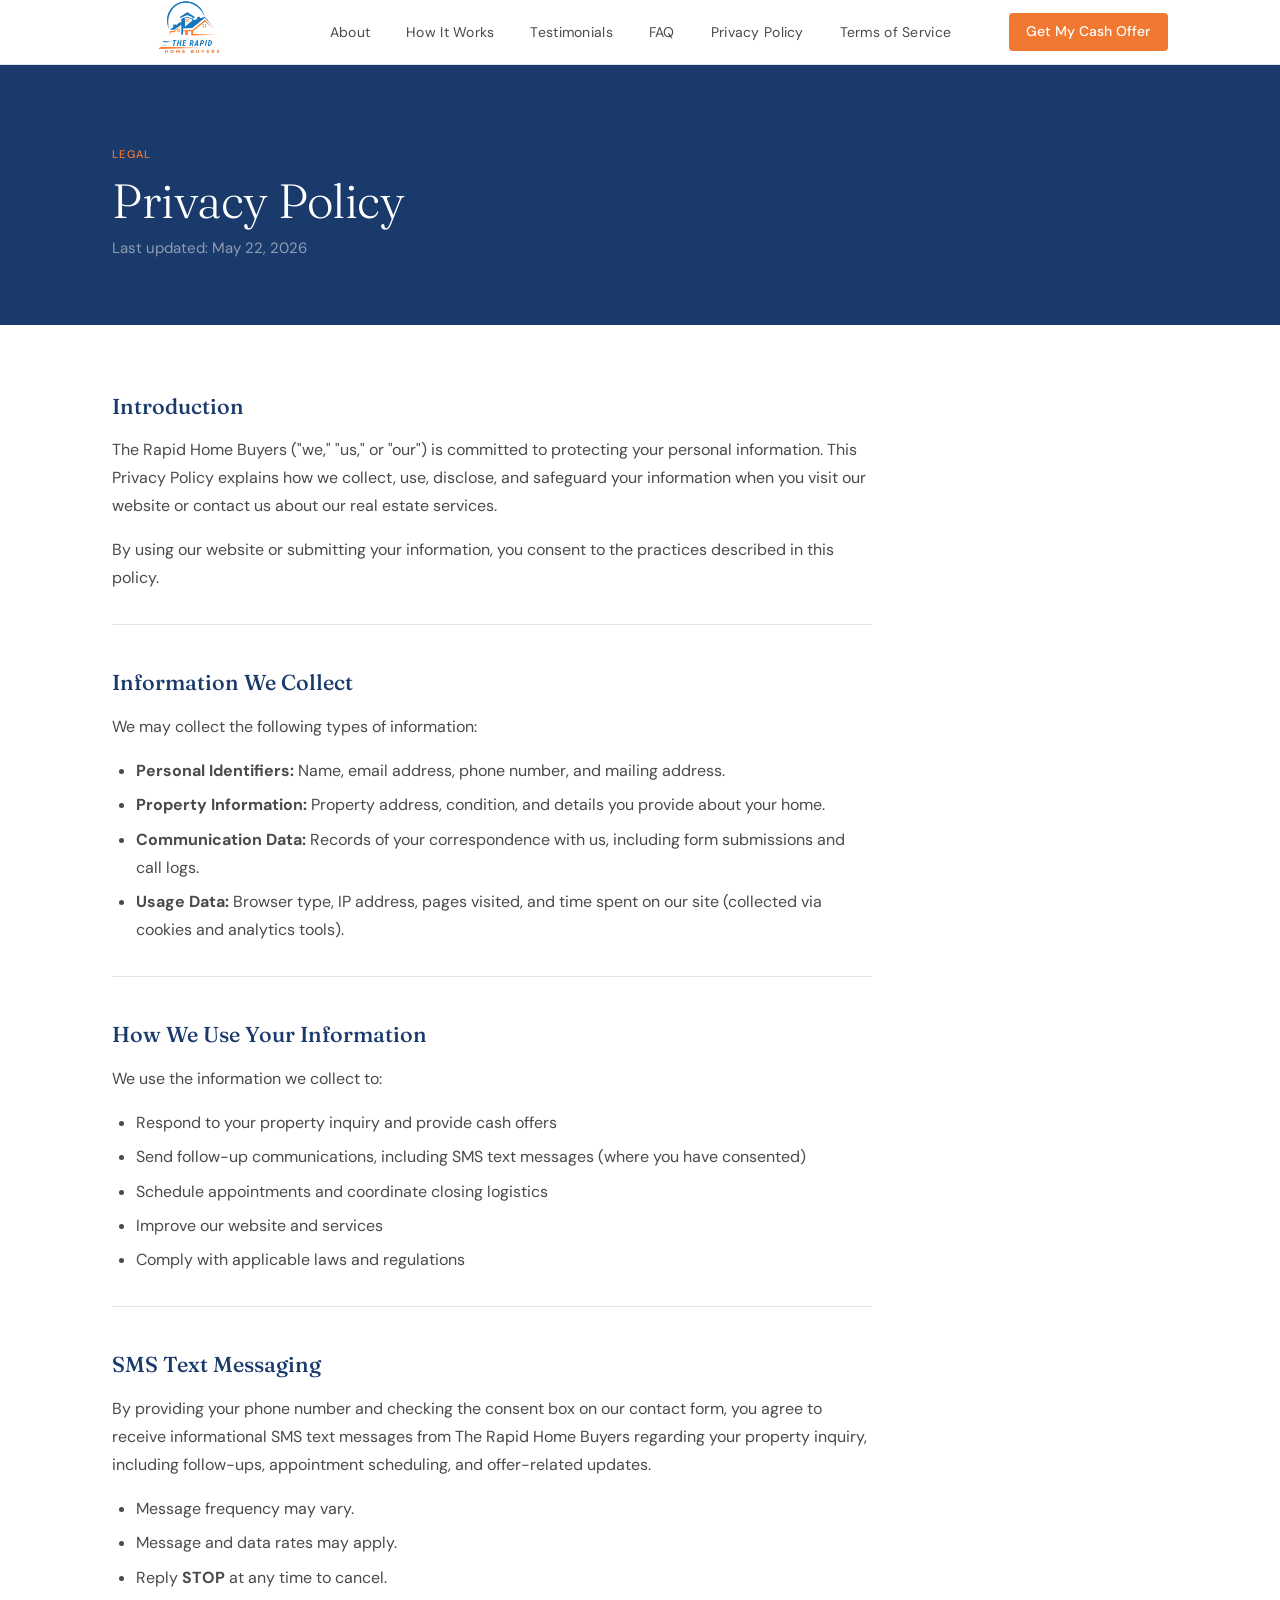
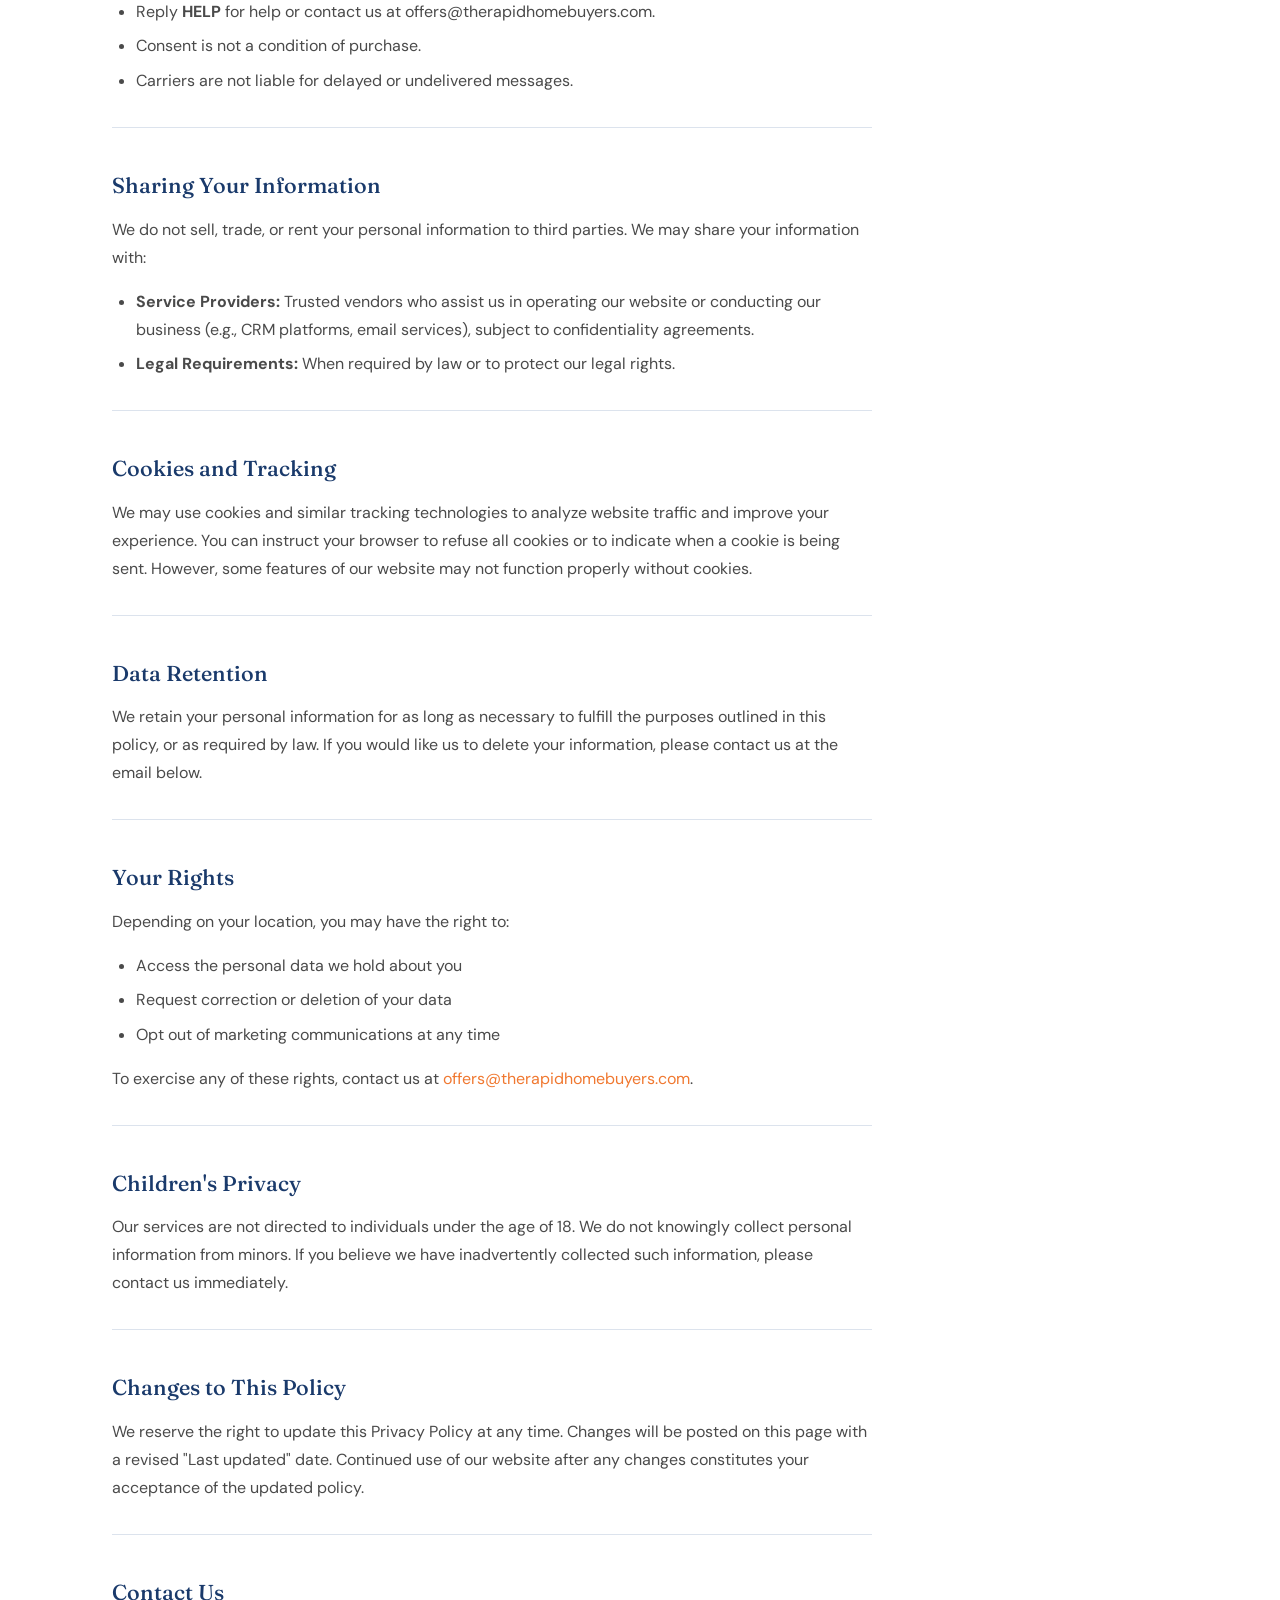
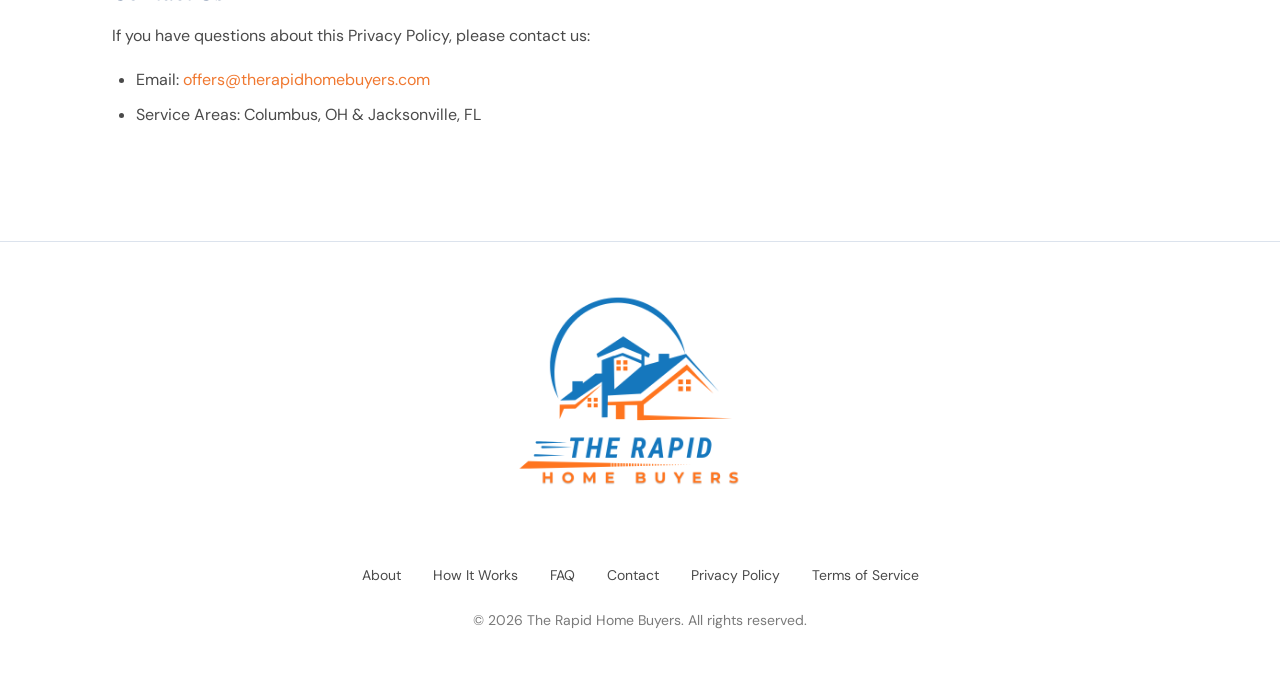
==== privacy-policy.html @ 14074aa5 "terms of service+privacy policy+sms checkbox" ====
<!doctype html>
<html lang="en">
  <head>
    <meta charset="UTF-8" />
    <meta name="viewport" content="width=device-width, initial-scale=1.0" />
    <title>Privacy Policy | The Rapid Home Buyers</title>
    <link rel="preconnect" href="https://fonts.googleapis.com" />
    <link rel="preconnect" href="https://fonts.gstatic.com" crossorigin />
    <link
      href="https://fonts.googleapis.com/css2?family=Fraunces:ital,opsz,wght@0,9..144,300;0,9..144,500;0,9..144,600;1,9..144,300&family=DM+Sans:wght@300;400;500&display=swap"
      rel="stylesheet"
    />
    <link rel="stylesheet" href="style.css" />
    <link rel="stylesheet" href="privacy-policy.css" />
  </head>
  <body>
    <!-- Navigation -->
    <nav>
      <div class="nav-inner">
        <a href="index.html" class="nav-logo">
          <img
            src="./The Rapid Home Buyers Logo .png"
            class="logo-image"
            alt="The Rapid Home Buyers"
          />
        </a>
        <ul class="nav-links">
          <li><a href="index.html#about">About</a></li>
          <li><a href="index.html#how-it-works">How It Works</a></li>
          <li><a href="index.html#testimonials">Testimonials</a></li>
          <li><a href="index.html#faq">FAQ</a></li>
          <li><a href="privacy-policy.html">Privacy Policy</a></li>
          <li><a href="terms-of-service.html">Terms of Service</a></li>
        </ul>
        <a href="index.html#contact" class="nav-cta">Get My Cash Offer</a>
      </div>
    </nav>

    <!-- Hero -->
    <div class="policy-hero">
      <div class="container">
        <span class="label">Legal</span>
        <h1>Privacy Policy</h1>
        <p>Last updated: May 22, 2026</p>
      </div>
    </div>

    <!-- Content -->
    <div class="policy-body">
      <div class="container">
        <div class="policy-content">
          <h2>Introduction</h2>
          <p>
            The Rapid Home Buyers ("we," "us," or "our") is committed to
            protecting your personal information. This Privacy Policy explains
            how we collect, use, disclose, and safeguard your information when
            you visit our website or contact us about our real estate services.
          </p>
          <p>
            By using our website or submitting your information, you consent to
            the practices described in this policy.
          </p>

          <hr class="policy-divider" />

          <h2>Information We Collect</h2>
          <p>We may collect the following types of information:</p>
          <ul>
            <li>
              <strong>Personal Identifiers:</strong> Name, email address, phone
              number, and mailing address.
            </li>
            <li>
              <strong>Property Information:</strong> Property address,
              condition, and details you provide about your home.
            </li>
            <li>
              <strong>Communication Data:</strong> Records of your
              correspondence with us, including form submissions and call logs.
            </li>
            <li>
              <strong>Usage Data:</strong> Browser type, IP address, pages
              visited, and time spent on our site (collected via cookies and
              analytics tools).
            </li>
          </ul>

          <hr class="policy-divider" />

          <h2>How We Use Your Information</h2>
          <p>We use the information we collect to:</p>
          <ul>
            <li>Respond to your property inquiry and provide cash offers</li>
            <li>
              Send follow-up communications, including SMS text messages (where
              you have consented)
            </li>
            <li>Schedule appointments and coordinate closing logistics</li>
            <li>Improve our website and services</li>
            <li>Comply with applicable laws and regulations</li>
          </ul>

          <hr class="policy-divider" />

          <h2>SMS Text Messaging</h2>
          <p>
            By providing your phone number and checking the consent box on our
            contact form, you agree to receive informational SMS text messages
            from The Rapid Home Buyers regarding your property inquiry,
            including follow-ups, appointment scheduling, and offer-related
            updates.
          </p>
          <ul>
            <li>Message frequency may vary.</li>
            <li>Message and data rates may apply.</li>
            <li>Reply <strong>STOP</strong> at any time to cancel.</li>
            <li>
              Reply <strong>HELP</strong> for help or contact us at
              offers@therapidhomebuyers.com.
            </li>
            <li>Consent is not a condition of purchase.</li>
            <li>
              Carriers are not liable for delayed or undelivered messages.
            </li>
          </ul>

          <hr class="policy-divider" />

          <h2>Sharing Your Information</h2>
          <p>
            We do not sell, trade, or rent your personal information to third
            parties. We may share your information with:
          </p>
          <ul>
            <li>
              <strong>Service Providers:</strong> Trusted vendors who assist us
              in operating our website or conducting our business (e.g., CRM
              platforms, email services), subject to confidentiality agreements.
            </li>
            <li>
              <strong>Legal Requirements:</strong> When required by law or to
              protect our legal rights.
            </li>
          </ul>

          <hr class="policy-divider" />

          <h2>Cookies and Tracking</h2>
          <p>
            We may use cookies and similar tracking technologies to analyze
            website traffic and improve your experience. You can instruct your
            browser to refuse all cookies or to indicate when a cookie is being
            sent. However, some features of our website may not function
            properly without cookies.
          </p>

          <hr class="policy-divider" />

          <h2>Data Retention</h2>
          <p>
            We retain your personal information for as long as necessary to
            fulfill the purposes outlined in this policy, or as required by law.
            If you would like us to delete your information, please contact us
            at the email below.
          </p>

          <hr class="policy-divider" />

          <h2>Your Rights</h2>
          <p>Depending on your location, you may have the right to:</p>
          <ul>
            <li>Access the personal data we hold about you</li>
            <li>Request correction or deletion of your data</li>
            <li>Opt out of marketing communications at any time</li>
          </ul>
          <p>
            To exercise any of these rights, contact us at
            <a href="mailto:offers@therapidhomebuyers.com"
              >offers@therapidhomebuyers.com</a
            >.
          </p>

          <hr class="policy-divider" />

          <h2>Children's Privacy</h2>
          <p>
            Our services are not directed to individuals under the age of 18. We
            do not knowingly collect personal information from minors. If you
            believe we have inadvertently collected such information, please
            contact us immediately.
          </p>

          <hr class="policy-divider" />

          <h2>Changes to This Policy</h2>
          <p>
            We reserve the right to update this Privacy Policy at any time.
            Changes will be posted on this page with a revised "Last updated"
            date. Continued use of our website after any changes constitutes
            your acceptance of the updated policy.
          </p>

          <hr class="policy-divider" />

          <h2>Contact Us</h2>
          <p>
            If you have questions about this Privacy Policy, please contact us:
          </p>
          <ul>
            <li>
              Email:
              <a href="mailto:offers@therapidhomebuyers.com"
                >offers@therapidhomebuyers.com</a
              >
            </li>
            <li>Service Areas: Columbus, OH &amp; Jacksonville, FL</li>
          </ul>
        </div>
      </div>
    </div>

    <!-- Footer -->
    <footer>
      <div class="container">
        <a href="index.html" style="display: inline-block; margin-bottom: 1rem">
          <img
            src="./The Rapid Home Buyers Logo .png"
            alt="The Rapid Home Buyers"
            class="footer-logo-img"
            style="height: 460px; width: auto"
          />
        </a>
        <ul class="footer-links">
          <li><a href="index.html#about">About</a></li>
          <li><a href="index.html#how-it-works">How It Works</a></li>
          <li><a href="index.html#faq">FAQ</a></li>
          <li><a href="index.html#contact">Contact</a></li>
          <li><a href="privacy-policy.html">Privacy Policy</a></li>
          <li><a href="terms-of-service.html">Terms of Service</a></li>
        </ul>
        <p>&copy; 2026 The Rapid Home Buyers. All rights reserved.</p>
      </div>
    </footer>
  </body>
</html>
---- style.css ----
*,
*::before,
*::after {
  box-sizing: border-box;
  margin: 0;
  padding: 0;
}

:root {
  --navy: #1a3a6b;
  --navy-mid: #1f4a8a;
  --accent: #f07830;
  --accent-light: #fddbb8;
  --off-white: #f5f7fa;
  --white: #ffffff;
  --text-dark: #1a1a1a;
  --text-mid: #4a4a4a;
  --text-light: #7a7a7a;
  --border: #dce3ed;
  --font-display: "Fraunces", Georgia, serif;
  --font-body: "DM Sans", system-ui, sans-serif;
}

html {
  scroll-behavior: smooth;
  margin: 0 auto;
}

body {
  font-family: var(--font-body);
  font-size: 16px;
  line-height: 1.65;
  color: var(--text-dark);
  background: var(--white);
  margin: 0 auto;
}

/* ── Utilities ── */
.container {
  max-width: 1120px;
  margin: 0 auto;
  padding: 0 2rem;
}
.section {
  padding: 6rem 0;
}
.section-alt {
  background: var(--off-white);
}
.label {
  font-size: 11px;
  font-weight: 500;
  letter-spacing: 0.12em;
  text-transform: uppercase;
  color: var(--accent);
  margin-bottom: 0.75rem;
  display: block;
}
h2.section-title {
  font-family: var(--font-display);
  font-size: clamp(2rem, 4vw, 2.75rem);
  font-weight: 500;
  color: var(--navy);
  line-height: 1.2;
  margin-bottom: 1rem;
}
.section-sub {
  font-size: 1.0625rem;
  color: var(--text-mid);
  max-width: 540px;
  line-height: 1.7;
}
.btn {
  display: inline-block;
  padding: 0.8rem 2rem;
  font-family: var(--font-body);
  font-size: 0.9375rem;
  font-weight: 500;
  border-radius: 4px;
  text-decoration: none;
  cursor: pointer;
  transition: all 0.2s ease;
  border: none;
}
.btn-primary {
  background: var(--accent);
  color: var(--white);
}
.btn-primary:hover {
  background: #b07820;
}
.btn-outline {
  background: transparent;
  color: var(--white);
  border: 1.5px solid rgba(255, 255, 255, 0.55);
}
.btn-outline:hover {
  border-color: var(--white);
  background: rgba(255, 255, 255, 0.08);
}

/* ── Nav ── */
nav {
  top: 0;
  left: 0;
  right: 0;
  z-index: 100;
  background: var(--white);
  border-bottom: 1px solid var(--border);
}
.nav-inner {
  display: flex;
  align-items: center;
  justify-content: space-between;
  height: 64px;
  padding: 0 2rem;
  max-width: 1120px;
  margin: 0 auto;
}
.nav-logo img {
  display: block;
  height: 160px;
  width: auto;
  padding: 16px;
}

.nav-links {
  display: flex;
  gap: 2.25rem;
  list-style: none;
}
.nav-links a {
  font-size: 0.875rem;
  font-weight: 400;
  color: var(--text-mid);
  text-decoration: none;
  letter-spacing: 0.02em;
  transition: color 0.15s;
}
.nav-links a:hover {
  color: var(--navy);
}
.nav-cta {
  font-size: 0.875rem;
  font-weight: 500;
  color: var(--white);
  text-decoration: none;
  background: var(--accent);
  padding: 0.45rem 1.1rem;
  border-radius: 4px;
  transition: all 0.15s;
}
.nav-cta:hover {
  background: #d96820;
}

.logo-image {
  max-width: 100%;
  width: 100%;
}

/* ── Hero ── */
#hero {
  min-height: 100vh;
  display: flex;
  align-items: center;
  background: var(--navy);
  position: relative;
  overflow: hidden;
  padding-top: 64px;
}
.hero-bg {
  position: absolute;
  inset: 0;
  background:
    radial-gradient(
      ellipse 70% 60% at 80% 40%,
      rgba(200, 137, 42, 0.08) 0%,
      transparent 65%
    ),
    radial-gradient(
      ellipse 50% 80% at 10% 80%,
      rgba(255, 255, 255, 0.03) 0%,
      transparent 60%
    );
}
.hero-grid-overlay {
  position: absolute;
  inset: 0;
  background-image:
    linear-gradient(rgba(255, 255, 255, 0.03) 1px, transparent 1px),
    linear-gradient(90deg, rgba(255, 255, 255, 0.03) 1px, transparent 1px);
  background-size: 60px 60px;
}
.hero-content {
  position: relative;
  z-index: 1;
  max-width: 680px;
}
.hero-eyebrow {
  display: inline-flex;
  align-items: center;
  gap: 8px;
  font-size: 0.8125rem;
  font-weight: 500;
  letter-spacing: 0.1em;
  text-transform: uppercase;
  color: var(--accent-light);
  margin-bottom: 1.5rem;
}
.hero-eyebrow::before {
  content: "";
  display: block;
  width: 28px;
  height: 1px;
  background: var(--accent);
}
h1 {
  font-family: var(--font-display);
  font-size: clamp(2.75rem, 6vw, 4.5rem);
  font-weight: 300;
  line-height: 1.1;
  color: var(--white);
  margin-bottom: 1.5rem;
  letter-spacing: -0.01em;
}
h1 em {
  font-style: italic;
  color: var(--accent-light);
}
.hero-desc {
  font-size: 1.125rem;
  color: rgba(255, 255, 255, 0.65);
  margin-bottom: 2.5rem;
  max-width: 520px;
  line-height: 1.7;
}
.hero-actions {
  display: flex;
  gap: 1rem;
  flex-wrap: wrap;
}
.hero-stat-row {
  display: flex;
  gap: 3rem;
  margin-top: 5rem;
  padding-top: 2.5rem;
  border-top: 1px solid rgba(255, 255, 255, 0.1);
}
.hero-stat span {
  display: block;
  font-family: var(--font-display);
  font-size: 2rem;
  font-weight: 500;
  color: var(--white);
}
.hero-stat p {
  font-size: 0.8125rem;
  color: rgba(255, 255, 255, 0.45);
  margin-top: 0.2rem;
}

/* ── About ── */
.about-grid {
  display: grid;
  grid-template-columns: 1fr 1fr;
  gap: 5rem;
  align-items: center;
}
.about-image-placeholder {
  aspect-ratio: 4/3;
  background: var(--border);
  border-radius: 6px;
  display: flex;
  align-items: center;
  justify-content: center;
  font-size: 0.875rem;
  color: var(--text-light);
  border: 2px dashed var(--border);
}
.about-image {
  width: 100%;
  height: 100%;
  border-radius: 3px;
  object-fit: cover;
}
.about-text p {
  color: var(--text-mid);
  margin-bottom: 1rem;
  font-size: 1.0625rem;
}
.about-pillars {
  display: grid;
  grid-template-columns: 1fr 1fr;
  gap: 1.25rem;
  margin-top: 2rem;
}
.pillar {
  padding: 1.25rem;
  background: var(--off-white);
  border-radius: 6px;
  border-left: 3px solid var(--accent);
}
.pillar h4 {
  font-family: var(--font-display);
  font-weight: 500;
  font-size: 1rem;
  color: var(--navy);
  margin-bottom: 0.35rem;
}
.pillar p {
  font-size: 0.875rem;
  color: var(--text-mid);
  margin: 0;
}

/* ── How it Works ── */
#how-it-works {
  background: var(--navy);
}
#how-it-works .section-title,
#how-it-works .section-sub,
#how-it-works .label {
  color: rgba(255, 255, 255, 0.9);
}
#how-it-works .label {
  color: var(--accent-light);
}
#how-it-works .section-sub {
  color: rgba(255, 255, 255, 0.55);
}
.steps-grid {
  display: grid;
  grid-template-columns: repeat(3, 1fr);
  gap: 2rem;
  margin-top: 3.5rem;
}
.step {
  padding: 2rem;
  background: rgba(255, 255, 255, 0.04);
  border: 1px solid rgba(255, 255, 255, 0.09);
  border-radius: 8px;
}
.step-num {
  font-family: var(--font-display);
  font-size: 3rem;
  font-weight: 300;
  color: rgba(200, 137, 42, 0.35);
  line-height: 1;
  margin-bottom: 1rem;
}
.step h3 {
  font-family: var(--font-display);
  font-size: 1.2rem;
  font-weight: 500;
  color: var(--white);
  margin-bottom: 0.6rem;
}
.step p {
  font-size: 0.9375rem;
  color: rgba(255, 255, 255, 0.55);
  line-height: 1.65;
}

/* ── Testimonials ── */
.testimonials-grid {
  display: grid;
  grid-template-columns: repeat(3, 1fr);
  gap: 1.75rem;
  margin-top: 3rem;
}
.testimonial {
  background: var(--white);
  border: 1px solid var(--border);
  border-radius: 8px;
  padding: 1.75rem;
}
.testimonial-quote {
  font-family: var(--font-display);
  font-style: italic;
  font-size: 1.05rem;
  color: var(--text-dark);
  line-height: 1.6;
  margin-bottom: 1.5rem;
}
.testimonial-author {
  display: flex;
  align-items: center;
  gap: 0.75rem;
}
.author-avatar {
  width: 40px;
  height: 40px;
  border-radius: 50%;
  background: var(--navy);
  display: flex;
  align-items: center;
  justify-content: center;
  font-size: 0.8125rem;
  font-weight: 500;
  color: var(--accent-light);
  flex-shrink: 0;
}
.author-name {
  font-size: 0.9rem;
  font-weight: 500;
  color: var(--text-dark);
}
.author-role {
  font-size: 0.8125rem;
  color: var(--text-light);
}
.stars {
  color: var(--accent);
  font-size: 0.875rem;
  margin-bottom: 1rem;
  letter-spacing: 2px;
}

/* ── FAQ ── */
.faq-list {
  margin-top: 2.5rem;
  max-width: 760px;
}
.faq-item {
  border-bottom: 1px solid var(--border);
}
.faq-question {
  width: 100%;
  text-align: left;
  background: none;
  border: none;
  cursor: pointer;
  padding: 1.4rem 0;
  display: flex;
  justify-content: space-between;
  align-items: center;
  gap: 1rem;
  font-family: var(--font-body);
  font-size: 1rem;
  font-weight: 500;
  color: var(--text-dark);
}
.faq-question:hover {
  color: var(--navy);
}
.faq-icon {
  width: 22px;
  height: 22px;
  border-radius: 50%;
  border: 1.5px solid var(--border);
  display: flex;
  align-items: center;
  justify-content: center;
  flex-shrink: 0;
  font-size: 1rem;
  color: var(--accent);
  transition: transform 0.25s;
}
.faq-answer {
  font-size: 0.9375rem;
  color: var(--text-mid);
  line-height: 1.7;
  padding-bottom: 1.25rem;
  display: none;
}
.faq-item.open .faq-icon {
  transform: rotate(45deg);
}
.faq-item.open .faq-answer {
  display: block;
}

/* ── Contact ── */
#contact {
  background: var(--off-white);
}
.contact-grid {
  display: grid;
  grid-template-columns: 1fr 1.4fr;
  gap: 5rem;
  align-items: start;
}
.contact-info h3 {
  font-family: var(--font-display);
  font-size: 1.75rem;
  font-weight: 500;
  color: var(--navy);
  margin-bottom: 1rem;
}
.contact-info p {
  color: var(--text-mid);
  margin-bottom: 2rem;
}
.contact-detail {
  display: flex;
  align-items: flex-start;
  gap: 0.75rem;
  margin-bottom: 1rem;
}
.contact-detail-icon {
  width: 36px;
  height: 36px;
  background: var(--navy);
  border-radius: 50%;
  display: flex;
  align-items: center;
  justify-content: center;
  flex-shrink: 0;
}
.contact-detail-icon svg {
  width: 16px;
  height: 16px;
  fill: var(--accent-light);
}
.contact-detail-text strong {
  display: block;
  font-size: 0.875rem;
  font-weight: 500;
  color: var(--text-dark);
}
.contact-detail-text span {
  font-size: 0.875rem;
  color: var(--text-light);
}
.contact-form {
  background: var(--white);
  padding: 2.5rem;
  border-radius: 8px;
  border: 1px solid var(--border);
}
.form-row {
  display: grid;
  grid-template-columns: 1fr 1fr;
  gap: 1.25rem;
}
.form-group {
  margin-bottom: 1.25rem;
}
.form-group label {
  display: block;
  font-size: 0.8125rem;
  font-weight: 500;
  color: var(--text-dark);
  margin-bottom: 0.4rem;
  letter-spacing: 0.01em;
}
.form-group input,
.form-group select,
.form-group textarea {
  width: 100%;
  padding: 0.7rem 0.9rem;
  font-family: var(--font-body);
  font-size: 0.9375rem;
  color: var(--text-dark);
  background: var(--white);
  border: 1.5px solid var(--border);
  border-radius: 4px;
  outline: none;
  transition: border-color 0.15s;
  -webkit-appearance: none;
}
.form-group input:focus,
.form-group select:focus,
.form-group textarea:focus {
  border-color: var(--navy);
}
.form-group textarea {
  resize: vertical;
  min-height: 110px;
}
.form-submit {
  width: 100%;
  padding: 0.9rem;
  font-size: 1rem;
  border-radius: 4px;
  margin-top: 0.25rem;
}

.consent-group {
  display: flex;
  align-items: flex-start;
  gap: 0.5rem;
  margin-bottom: 1.25rem;
  font-size: 12px;
}

.consent-group input[type="checkbox"] {
  width: 16px;
  height: 16px;
  border: 1.5px solid var(--border);
  border-radius: 3px;
  background: var(--white);
  cursor: pointer;
}

/* ── Footer ── */
footer {
  background: var(--white);
  padding: 3.5rem 0;
  text-align: center;
  border-top: 1px solid var(--border);
}
.footer-logo-img {
  margin-bottom: -120px;
  margin-top: -120px;
  max-width: 100%;
}

footer p {
  font-size: 0.875rem;
  color: var(--text-light);
}
.footer-links {
  display: flex;
  justify-content: center;
  gap: 2rem;
  margin: 1.25rem 0;
  list-style: none;
}
.footer-links a {
  font-size: 0.875rem;
  color: var(--text-mid);
  text-decoration: none;
  transition: color 0.15s;
}
.footer-links a:hover {
  color: var(--navy);
}

/* ── Privacy Policy ── */
.policy-hero {
  background: var(--navy);
  padding: 5rem 0 4rem;
}
.policy-hero h1 {
  font-size: clamp(2rem, 4vw, 3rem);
  margin-bottom: 0.5rem;
}
.policy-hero p {
  color: rgba(255, 255, 255, 0.5);
  font-size: 0.9375rem;
}
.policy-body {
  padding: 4rem 0 6rem;
}
.policy-content {
  max-width: 760px;
}
.policy-content h2 {
  font-family: var(--font-display);
  font-size: 1.35rem;
  font-weight: 500;
  color: var(--navy);
  margin: 2.5rem 0 0.75rem;
}
.policy-content h2:first-child {
  margin-top: 0;
}
.policy-content p {
  color: var(--text-mid);
  font-size: 1rem;
  line-height: 1.75;
  margin-bottom: 1rem;
}
.policy-content ul {
  margin: 0.5rem 0 1rem 1.5rem;
  color: var(--text-mid);
  font-size: 1rem;
  line-height: 1.75;
}
.policy-content ul li {
  margin-bottom: 0.4rem;
}
.policy-content a {
  color: var(--accent);
  text-decoration: none;
}
.policy-content a:hover {
  text-decoration: underline;
}
.policy-divider {
  border: none;
  border-top: 1px solid var(--border);
  margin: 2rem 0;
}

/* ── Terms of Service ── */
.terms-hero {
  background: var(--navy);
  padding: 5rem 0 4rem;
}
.terms-hero h1 {
  font-size: clamp(2rem, 4vw, 3rem);
  margin-bottom: 0.5rem;
}
.terms-hero p {
  color: rgba(255, 255, 255, 0.5);
  font-size: 0.9375rem;
}
.terms-body {
  padding: 4rem 0 6rem;
}
.terms-content {
  max-width: 760px;
}
.terms-content h2 {
  font-family: var(--font-display);
  font-size: 1.35rem;
  font-weight: 500;
  color: var(--navy);
  margin: 2.5rem 0 0.75rem;
}
.terms-content h2:first-child {
  margin-top: 0;
}
.terms-content p {
  color: var(--text-mid);
  font-size: 1rem;
  line-height: 1.75;
  margin-bottom: 1rem;
}
.terms-content ul {
  margin: 0.5rem 0 1rem 1.5rem;
  color: var(--text-mid);
  font-size: 1rem;
  line-height: 1.75;
}
.terms-content ul li {
  margin-bottom: 0.4rem;
}
.terms-content a {
  color: var(--accent);
  text-decoration: none;
}
.terms-content a:hover {
  text-decoration: underline;
}
.terms-divider {
  border: none;
  border-top: 1px solid var(--border);
  margin: 2rem 0;
}

/* ── Responsive ── */
@media (max-width: 900px) {
  .about-grid,
  .contact-grid,
  .steps-grid,
  .testimonials-grid {
    grid-template-columns: 1fr;
    gap: 2.5rem;
  }
  .about-image-placeholder {
    max-width: 480px;
  }
  .form-row {
    grid-template-columns: 1fr;
  }
  .nav-links {
    display: none;
  }
  .nav-cta {
    text-align: center;
    white-space: nowrap;
  }

  .hero-stat-row {
    gap: 2rem;
    justify-content: center;
    text-align: center;
    margin-bottom: 16px;
  }

  .hero-stat span {
    white-space: nowrap;
  }

  .footer-logo-img {
    max-height: 320px;
    max-width: 320px;
  }
}

@media (max-width: 500px) {
  .hero-actions {
    align-items: center;
    flex-direction: column;
  }

  .hero-stat-row {
    margin-top: 48px;
  }
}
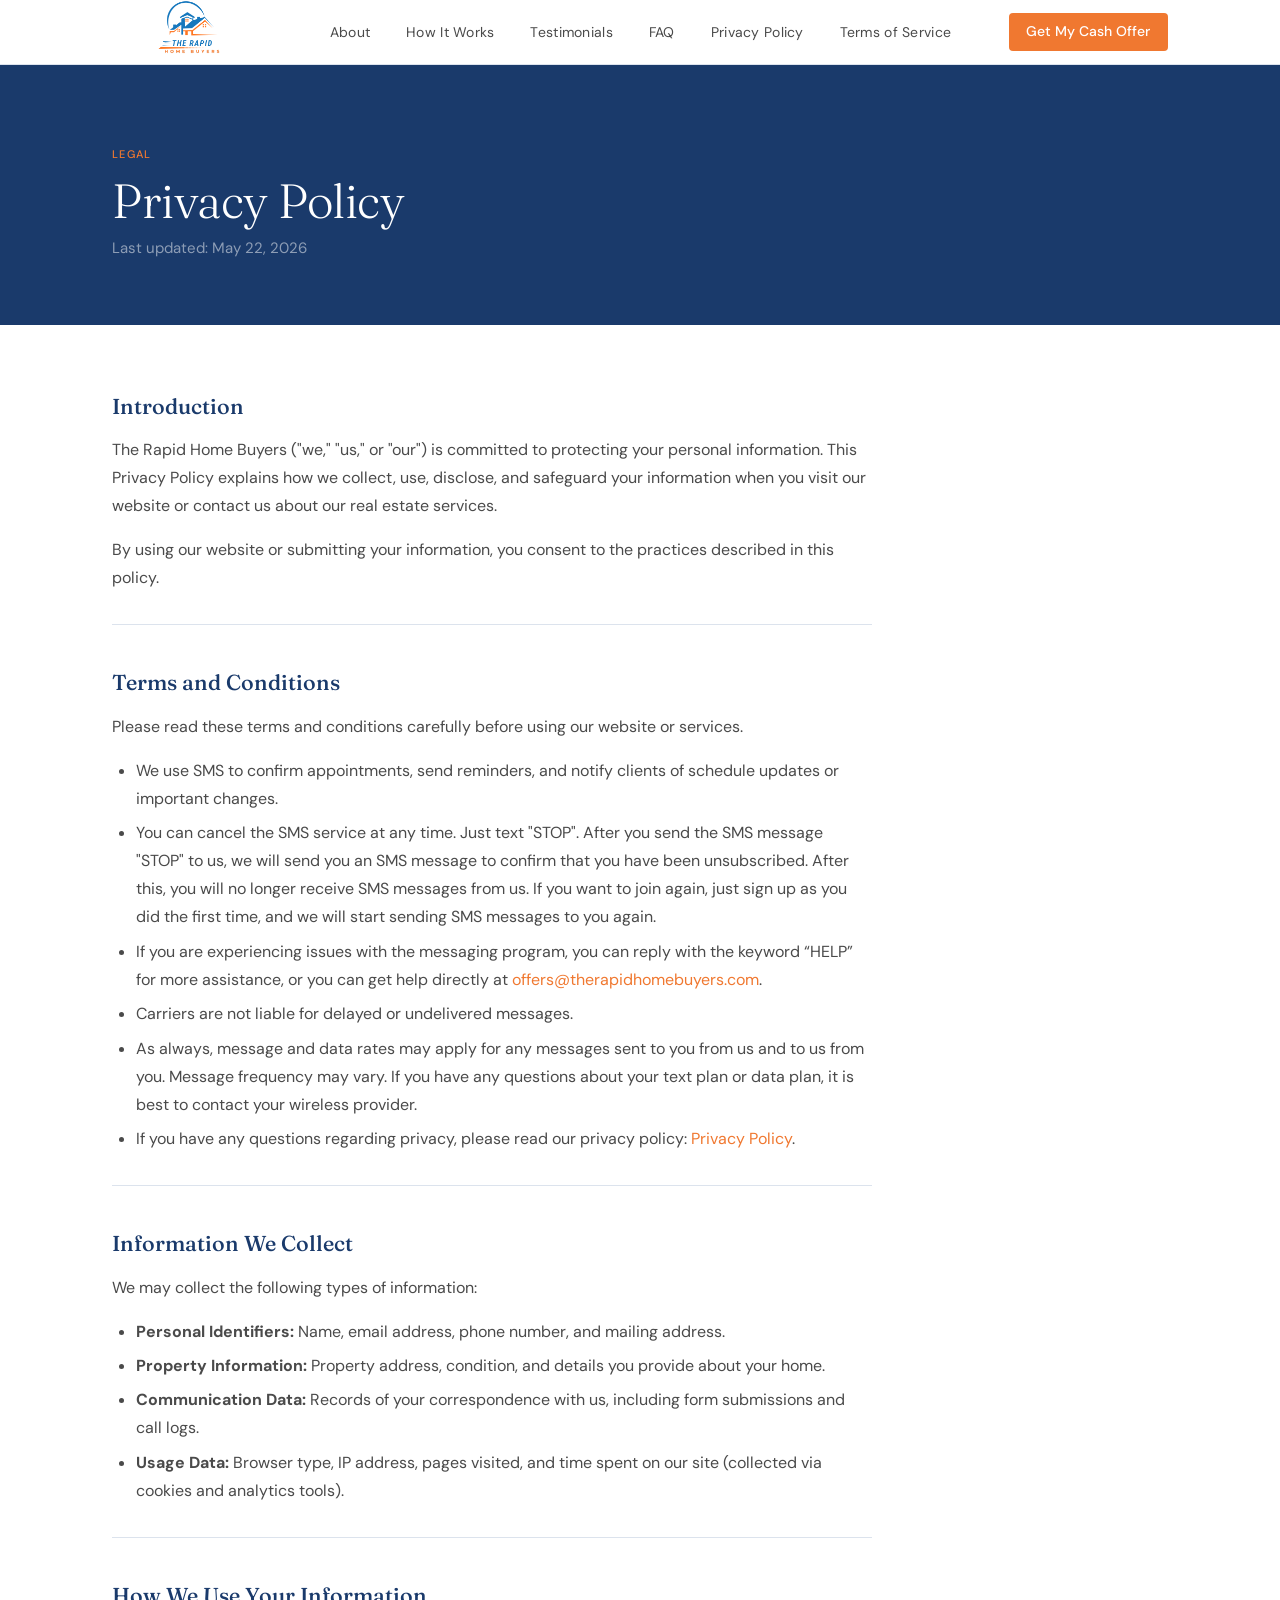
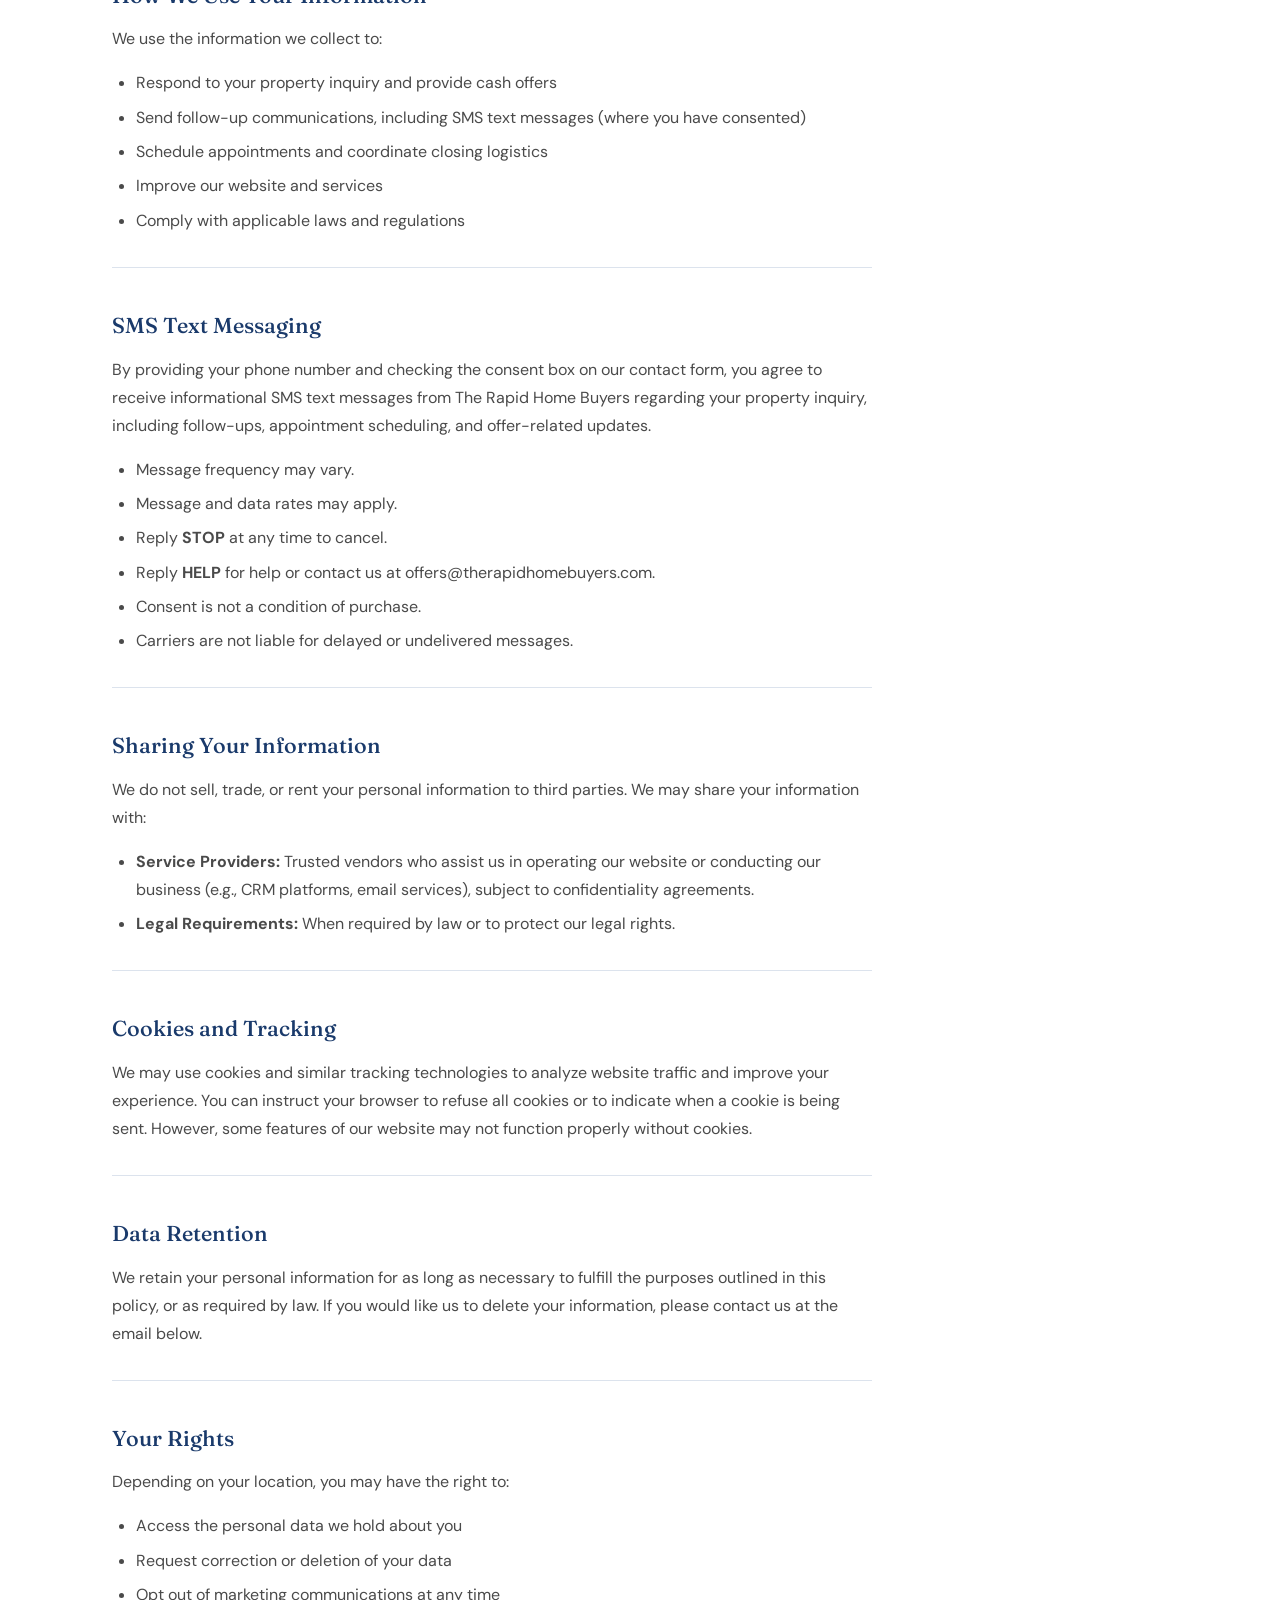
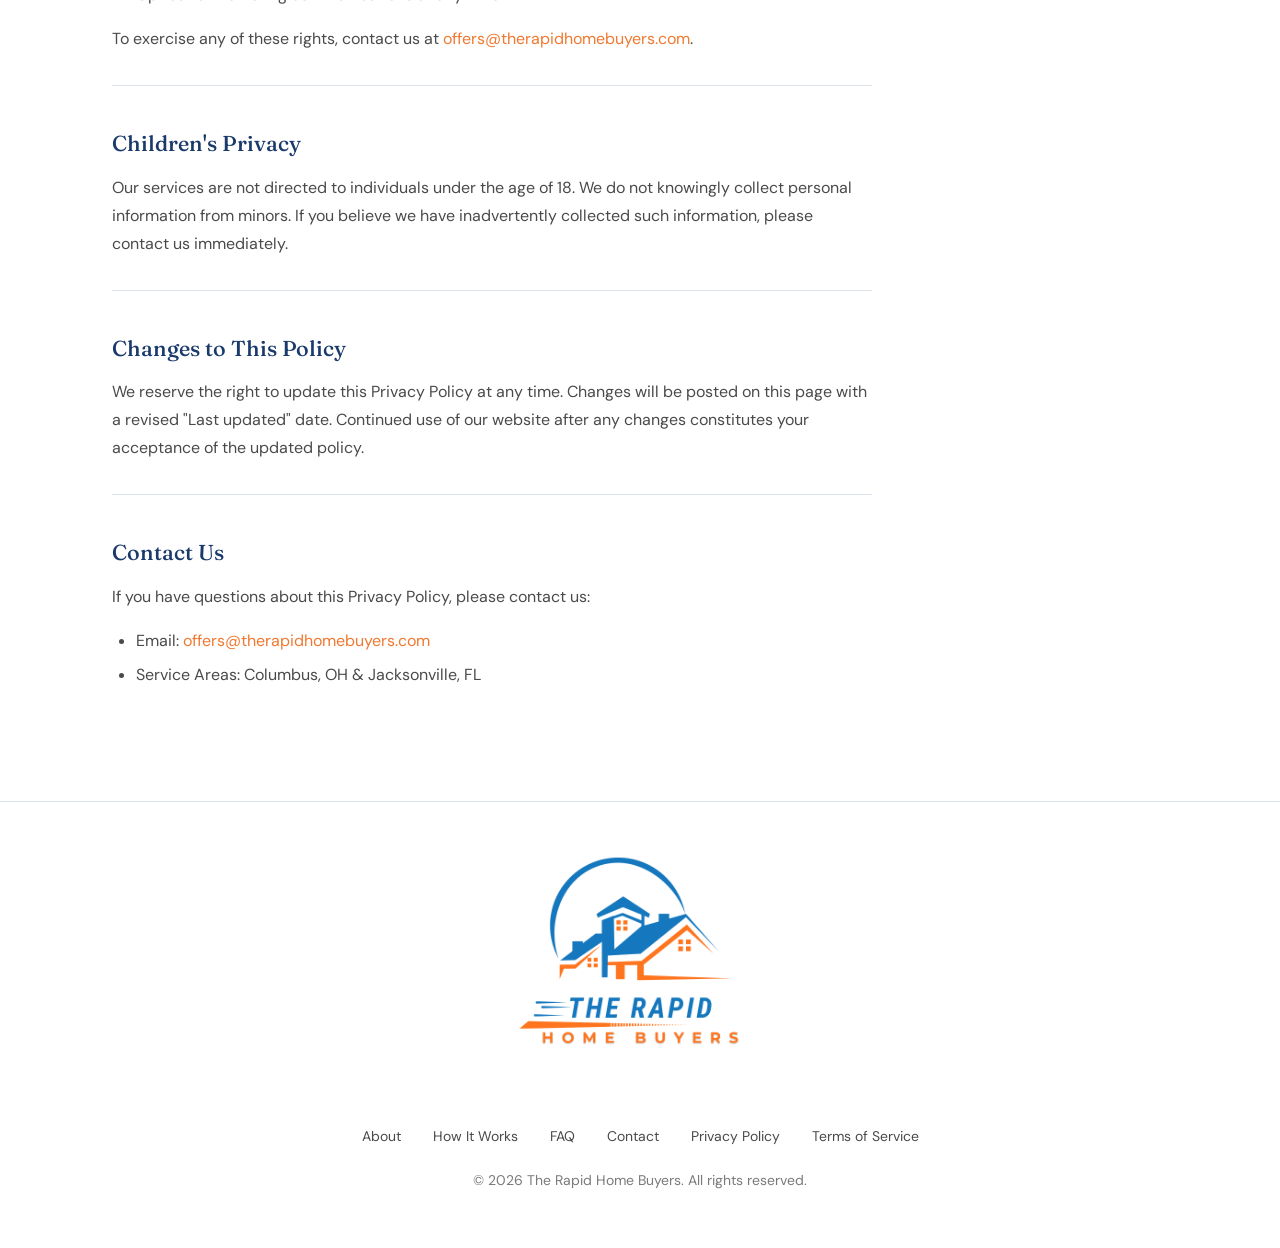
==== commit e45cf15c: "privacy policy update, required info, opt in optional" ====
--- a/privacy-policy.html
+++ b/privacy-policy.html
@@ -11,7 +11,6 @@
       rel="stylesheet"
     />
     <link rel="stylesheet" href="style.css" />
-    <link rel="stylesheet" href="privacy-policy.css" />
   </head>
   <body>
     <!-- Navigation -->
@@ -63,6 +62,49 @@
 
           <hr class="policy-divider" />
 
+          <h2>Terms and Conditions</h2>
+          <p>
+            Please read these terms and conditions carefully before using our
+            website or services.
+          </p>
+          <ul>
+            <li>
+              We use SMS to confirm appointments, send reminders, and notify
+              clients of schedule updates or important changes.
+            </li>
+            <li>
+              You can cancel the SMS service at any time. Just text "STOP".
+              After you send the SMS message "STOP" to us, we will send you an
+              SMS message to confirm that you have been unsubscribed. After
+              this, you will no longer receive SMS messages from us. If you want
+              to join again, just sign up as you did the first time, and we will
+              start sending SMS messages to you again.
+            </li>
+            <li>
+              If you are experiencing issues with the messaging program, you can
+              reply with the keyword “HELP” for more assistance, or you can get
+              help directly at
+              <a href="mailto:offers@therapidhomebuyers.com"
+                >offers@therapidhomebuyers.com</a
+              >.
+            </li>
+            <li>
+              Carriers are not liable for delayed or undelivered messages.
+            </li>
+            <li>
+              As always, message and data rates may apply for any messages sent
+              to you from us and to us from you. Message frequency may vary. If
+              you have any questions about your text plan or data plan, it is
+              best to contact your wireless provider.
+            </li>
+            <li>
+              If you have any questions regarding privacy, please read our
+              privacy policy: <a href="privacy-policy.html">Privacy Policy</a>.
+            </li>
+          </ul>
+
+          <hr class="policy-divider" />
+
           <h2>Information We Collect</h2>
           <p>We may collect the following types of information:</p>
           <ul>
--- a/style.css
+++ b/style.css
@@ -582,7 +582,7 @@
   align-items: flex-start;
   gap: 0.5rem;
   margin-bottom: 1.25rem;
-  font-size: 12px;
+  font-size: 14px;
 }
 
 .consent-group input[type="checkbox"] {
